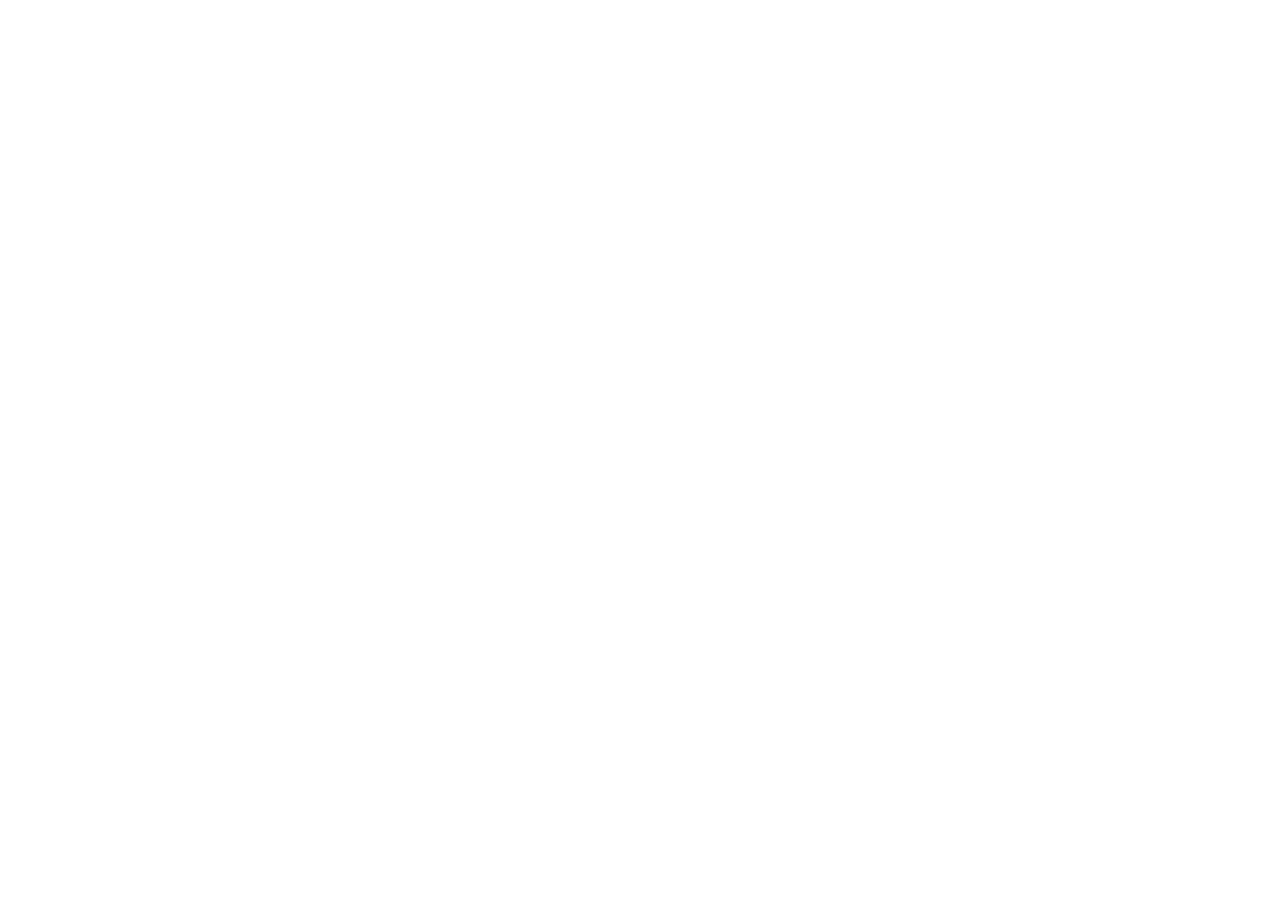
==== index.html @ db76065e "mi primer commit" ====
<!DOCTYPE html>
<html lang="es">
<head>
    <meta charset="UTF-8">
    <meta name="viewport" content="width=device-width, user-scalable=no, initial-scale=1.0">
    <title>Nnova</title>
    <link rel="stylesheet" href="styles.css">
</head>
<body>

    
    
</body>
</html>
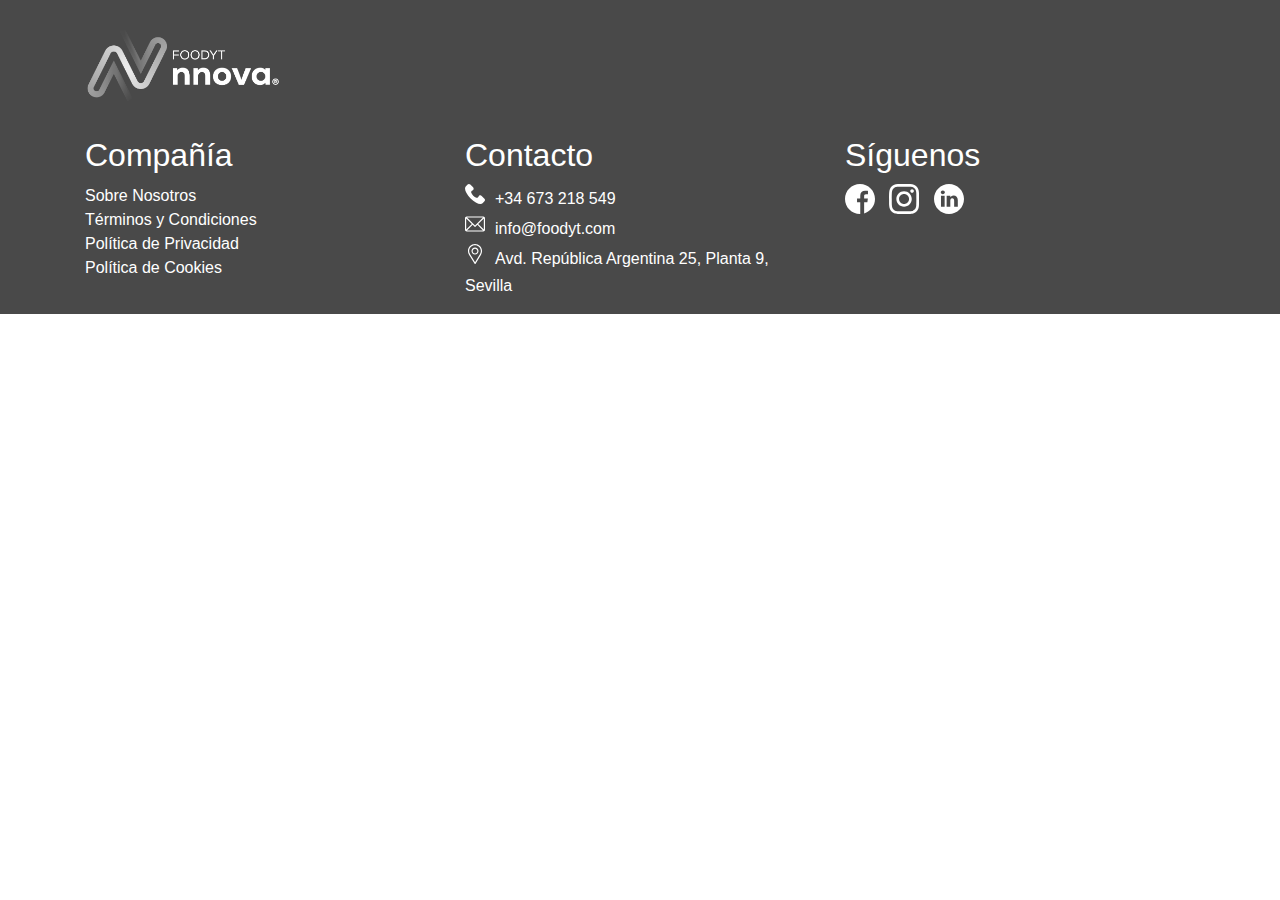
==== commit 834529d6: "Footer" ====
--- a/index.html
+++ b/index.html
@@ -3,12 +3,44 @@
 <head>
     <meta charset="UTF-8">
     <meta name="viewport" content="width=device-width, user-scalable=no, initial-scale=1.0">
-    <title>Nnova</title>
+    <title>Primera Página</title>
     <link rel="stylesheet" href="styles.css">
+    <link rel="stylesheet" href="https://stackpath.bootstrapcdn.com/bootstrap/4.5.2/css/bootstrap.min.css" integrity="sha384-JcKb8q3iqJ61gNV9KGb8thSsNjpSL0n8PARn9HuZOnIxN0hoP+VmmDGMN5t9UJ0Z" crossorigin="anonymous">
 </head>
 <body>
 
-    
-    
+ <!--Footer Section-->   
+   <footer class="footer-bck">
+       <div class="container">
+           <div class="row">
+               <div class="col-lg-12 col-sm-12 col-12 col-md-12 ">
+                 <a href="#"><img class="logo-footer" src="img/NNOVA_Logos-04.png" alt=""></a>
+               </div>
+               <div class="col-lg-4 col-xl-4 col-sm-12 col-12">
+                   <h2>Compañía</h1>
+                   <ul>
+                       <li><a href="">Sobre Nosotros</a></li>
+                       <li><a href="">Términos y Condiciones</a></li>
+                       <li><a href="">Política de Privacidad</a></li>
+                       <li><a href="">Política de Cookies</a></li>
+                   </ul>
+               </div>
+               <div class="col-lg-4 col-xl-4 col-sm-12 col-12">
+                <h2>Contacto</h1>
+                <ul>
+                    <li><img src="img/phone-call.svg" alt=""><a href="tel:+34 673 218 549">+34 673 218 549</a></li>
+                    <li><img src="img/email.svg" alt=""><a href="mailto:info@foodyt.com">info@foodyt.com</a></li>
+                    <li><img src="img/placeholder.svg" alt=""><a href="https://goo.gl/maps/Jy7CAwQvwAAh6BM3A" target="_blank">Avd. República Argentina 25, Planta 9, Sevilla</a></li>
+                </ul>
+                </div>  
+                <div class="col-lg-4 col-xl-4 col-sm-12 col-12">
+                    <h2>Síguenos</h1>
+                    <a href="https://www.facebook.com/Foodyt/" target="_blank"><img src="img/facebook.svg" alt=""></a>
+                    <a href="https://www.instagram.com/foodyt_es/?hl=es" target="_blank"><img src="img/instagram.svg" alt=""></a>
+                    <a href="https://www.linkedin.com/company/foodyt" target="_blank"><img src="img/linkedin.svg" alt=""></a>
+                </div>
+           </div>
+       </div>
+   </footer>
 </body>
 </html>--- a/styles.css
+++ b/styles.css
@@ -0,0 +1,47 @@
+/* Footer Style*/
+
+.footer-bck{
+    background-color: #494949;
+}
+
+/* Logo Footer*/
+.logo-footer{
+    max-width: 200px;
+    margin-bottom: 30px;
+    margin-top: 30px;
+}
+
+footer h2 {
+    color: white;
+    margin-bottom: 10px;
+}
+
+footer ul{
+    padding-left: 0%;
+}
+
+footer li a{
+    color: white;
+    margin-bottom: 10px;
+}
+
+footer li a:hover{
+    color: grey;
+    text-decoration: none;
+}
+
+footer li{
+    list-style:none
+}
+
+footer li img{
+    max-width: 20px;
+    margin-right: 10px;
+    margin-bottom: 10px;
+}
+
+footer a img{
+    max-width: 30px;
+    margin-right: 10px;
+    margin-bottom: 10px;
+}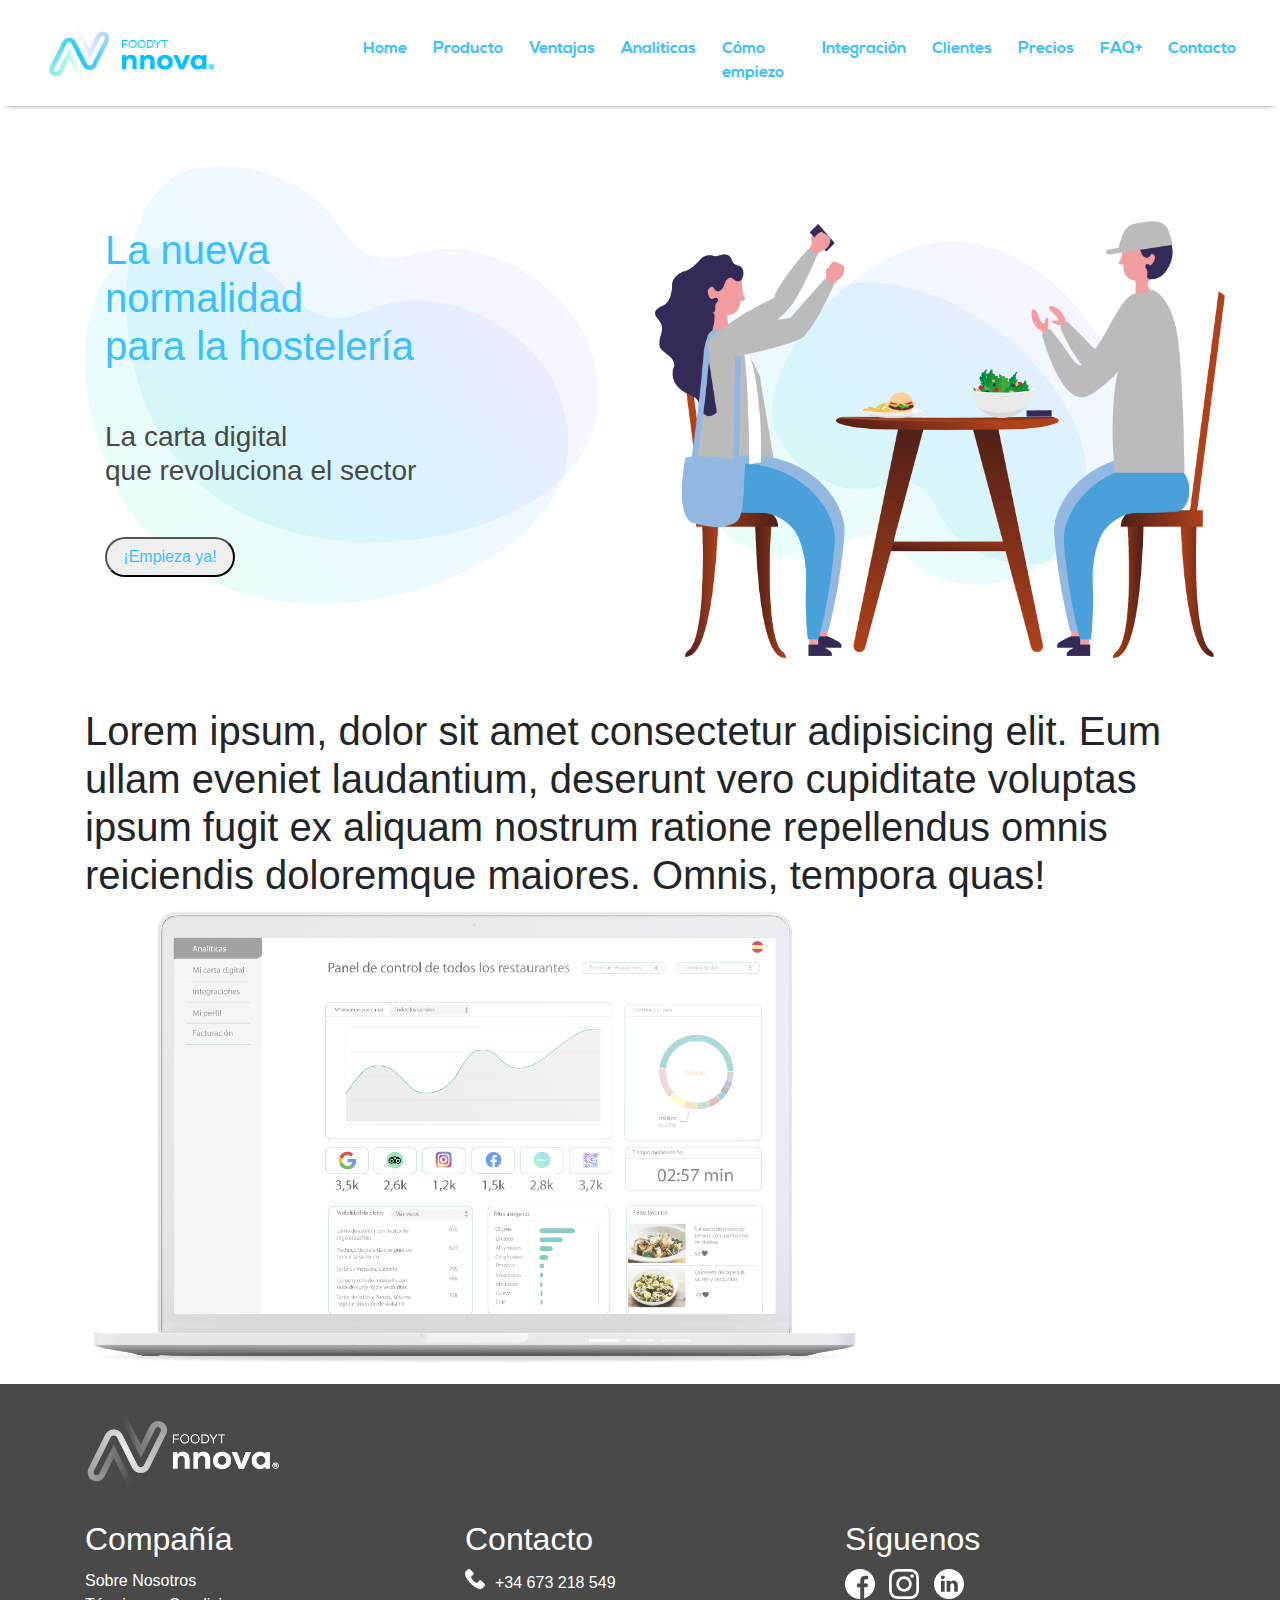
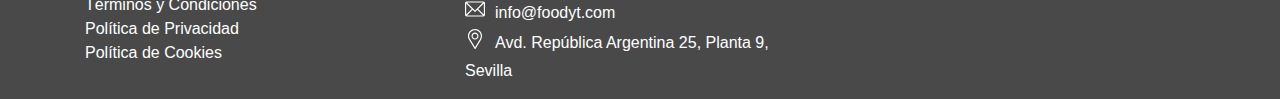
==== commit 0ae04aed: "Header,Carouselv1" ====
--- a/index.html
+++ b/index.html
@@ -1,46 +1,250 @@
-<!DOCTYPE html>
-<html lang="es">
-<head>
-    <meta charset="UTF-8">
-    <meta name="viewport" content="width=device-width, user-scalable=no, initial-scale=1.0">
-    <title>Primera Página</title>
-    <link rel="stylesheet" href="styles.css">
-    <link rel="stylesheet" href="https://stackpath.bootstrapcdn.com/bootstrap/4.5.2/css/bootstrap.min.css" integrity="sha384-JcKb8q3iqJ61gNV9KGb8thSsNjpSL0n8PARn9HuZOnIxN0hoP+VmmDGMN5t9UJ0Z" crossorigin="anonymous">
-</head>
-<body>
-
- <!--Footer Section-->   
-   <footer class="footer-bck">
-       <div class="container">
-           <div class="row">
-               <div class="col-lg-12 col-sm-12 col-12 col-md-12 ">
-                 <a href="#"><img class="logo-footer" src="img/NNOVA_Logos-04.png" alt=""></a>
-               </div>
-               <div class="col-lg-4 col-xl-4 col-sm-12 col-12">
-                   <h2>Compañía</h1>
-                   <ul>
-                       <li><a href="">Sobre Nosotros</a></li>
-                       <li><a href="">Términos y Condiciones</a></li>
-                       <li><a href="">Política de Privacidad</a></li>
-                       <li><a href="">Política de Cookies</a></li>
-                   </ul>
-               </div>
-               <div class="col-lg-4 col-xl-4 col-sm-12 col-12">
-                <h2>Contacto</h1>
-                <ul>
-                    <li><img src="img/phone-call.svg" alt=""><a href="tel:+34 673 218 549">+34 673 218 549</a></li>
-                    <li><img src="img/email.svg" alt=""><a href="mailto:info@foodyt.com">info@foodyt.com</a></li>
-                    <li><img src="img/placeholder.svg" alt=""><a href="https://goo.gl/maps/Jy7CAwQvwAAh6BM3A" target="_blank">Avd. República Argentina 25, Planta 9, Sevilla</a></li>
-                </ul>
-                </div>  
-                <div class="col-lg-4 col-xl-4 col-sm-12 col-12">
-                    <h2>Síguenos</h1>
-                    <a href="https://www.facebook.com/Foodyt/" target="_blank"><img src="img/facebook.svg" alt=""></a>
-                    <a href="https://www.instagram.com/foodyt_es/?hl=es" target="_blank"><img src="img/instagram.svg" alt=""></a>
-                    <a href="https://www.linkedin.com/company/foodyt" target="_blank"><img src="img/linkedin.svg" alt=""></a>
-                </div>
-           </div>
-       </div>
-   </footer>
-</body>
+<!DOCTYPE html>
+<html lang="es">
+
+<head>
+    <meta charset="UTF-8">
+    <meta name="viewport" content="width=device-width, user-scalable=no, initial-scale=1.0">
+    <title>Primera Página</title>
+    <link rel="stylesheet" href="styles.css">
+    <link rel="stylesheet" href="https://stackpath.bootstrapcdn.com/bootstrap/4.5.2/css/bootstrap.min.css"
+        integrity="sha384-JcKb8q3iqJ61gNV9KGb8thSsNjpSL0n8PARn9HuZOnIxN0hoP+VmmDGMN5t9UJ0Z" crossorigin="anonymous">
+</head>
+
+<body>
+    <div class="container-fluid">
+    <div class="row">
+        <header class="col-md-12 shadow-bottom">
+            <nav class="navbar navbar-expand-lg navbar-light bg-white">
+                <a class="navbar-brand col-md-2" href="#">
+                    <img class="logo-nnova-lateral" src="img/logo-nnova-lateral.png" alt="Logo Foodyt Nnova">
+                </a>
+                <button class="navbar-toggler" type="button" data-toggle="collapse"
+                    data-target="#navbarSupportedContent" aria-controls="navbarSupportedContent" aria-expanded="false"
+                    aria-label="Toggle navigation">
+                    <span class="navbar-toggler-icon"></span>
+                </button>
+                <div id="navbar-header" class="collapse navbar-collapse" id="navbarSupportedContent">
+                    <ul class="navbar-nav mt-3">
+                        <li class="nav-item active">
+                            <a class="nav-link element" href="#">Home <span class="sr-only">(current)</span></a>
+                        </li>
+                        <li class="nav-item">
+                            <a class="nav-link element" href="#">Producto</a>
+                        </li>
+                        <li class="nav-item">
+                            <a class="nav-link element" href="#">Ventajas</a>
+                        </li>
+                        <li class="nav-item">
+                            <a class="nav-link element" href="#">Analíticas</a>
+                        </li>
+                        <li class="nav-item">
+                            <a class="nav-link element" href="#">Cómo empiezo</a>
+                        </li>
+                        <li class="nav-item">
+                            <a class="nav-link element" href="#">Integración</a>
+                        </li>
+                        <li class="nav-item">
+                            <a class="nav-link element" href="#">Clientes</a>
+                        </li>
+                        <li class="nav-item">
+                            <a class="nav-link element" href="#">Precios</a>
+                        </li>
+                        <li class="nav-item">
+                            <a class="nav-link element" href="#">FAQ+</a>
+                        </li>
+                        <li class="nav-item">
+                            <a class="nav-link element" href="#">Contacto</a>
+                        </li>
+                    </ul>
+                </div>
+            </nav>
+        </header>
+    </div>
+</div>
+    <!--Welcome Section-->
+    <section class="wlc-sct">
+        <div class="container">
+            <div class="row">
+                <div class="col-lg-6 col-sm-12 col-12 col-md-12 wlc-left">
+                    <img src="img/manchas.png" class="img-wlc-left">
+                    <h1 class="h1-wlc" style="margin-left: 20px;">La nueva <br>normalidad <br>para la hostelería</h1>
+                    <h3 class="h3-wlc" style="margin-left: 20px;">La carta digital <br>que revoluciona el sector</h3>
+    
+                    <button class="btn-wlc" style="margin-left: 20px;">¡Empieza ya!</button>
+                </div>
+                
+                <div class="col-lg-6 col-sm-12 col-12 col-md-12" style="position: relative;">  
+                    <a id="link" href=""></a><img src="" id="imagen" style="position: absolute; top: 5px"></a>
+    
+                </div>
+            </div>
+    
+        </div>
+    </section>
+
+    <!-- 2nd Section -->
+
+    <section class="second-sct">
+
+        <div class="container">
+
+            <div class="row">
+
+                <div class="col-lg-12 col-sm-12 col-12 col-md-12">
+                    <h1>Lorem ipsum, dolor sit amet consectetur adipisicing elit. Eum ullam eveniet laudantium, deserunt
+                        vero cupiditate voluptas ipsum fugit ex aliquam nostrum ratione repellendus omnis reiciendis
+                        doloremque maiores. Omnis, tempora quas!</h1>
+                </div>
+
+                <div class="col-lg-12 col-sm-12 col-12 col-md-12">
+                    <img class="pc-second-section" src="img/pc.png" alt="">
+
+                    <div id="slider" class="carousel slide mb-3" data-ride="carousel">
+
+                        <ol class="carousel-indicators">
+                            <li data-target="#slider" data-slide-to="0" class="active"></li>
+                            <li data-target="#slider" data-slide-to="1"></li>
+                            <li data-target="#slider" data-slide-to="2"></li>
+                        </ol>
+    
+                        <div class="carousel-inner">
+    
+                            <div class="carousel-item active">
+                                <img class="d-block w-100" src="https://via.placeholder.com/900x350?text=PRIMERA" alt="">
+                                <div class="carousel-caption d-none d-md-block">
+                                    <h5>Primera foto</h5>
+                                    <p>Práctica con slider</p>
+                                </div>
+                            </div>
+    
+                            <div class="carousel-item">
+                                <img class="d-block w-100" src="https://via.placeholder.com/900x350?text=SEGUNDA" alt="">
+                                <div class="carousel-caption d-none d-md-block">
+                                    <h5>Segunda foto</h5>
+                                    <p>Práctica con slider</p>
+                                </div>
+                            </div>
+    
+                            <div class="carousel-item">
+                                <img class="d-block w-100" src="https://via.placeholder.com/900x350?text=TERCERA" alt="">
+                                <div class="carousel-caption d-none d-md-block">
+                                    <h5>Tercera foto</h5>
+                                    <p>Práctica con slider</p>
+                                </div>
+                            </div>
+    
+                        </div>
+    
+                        <a class="carousel-control-prev" href="#slider" role="button" data-slide="prev">
+                            <span class="carousel-control-prev-icon"></span>
+                            <span class="sr-only">Anterior</span>
+                        </a>
+    
+                        <a class="carousel-control-next" href="#slider" role="button" data-slide="next">
+                            <span class="carousel-control-next-icon"></span>
+                            <span class="sr-only">Siguiente</span>
+                        </a>
+                    </div>
+    
+                </div>
+
+            </div>
+
+        </div>
+
+    </section>
+
+    <!--Footer Section-->
+    <footer class="footer-bck">
+        <div class="container">
+            <div class="row">
+                <div class="col-lg-12 col-sm-12 col-12 col-md-12 ">
+                    <a href="#"><img class="logo-footer" src="img/NNOVA_Logos-04.png" alt=""></a>
+                </div>
+                <div class="col-lg-4 col-xl-4 col-sm-12 col-12">
+                    <h2>Compañía</h1>
+                        <ul>
+                            <li><a href="">Sobre Nosotros</a></li>
+                            <li><a href="">Términos y Condiciones</a></li>
+                            <li><a href="">Política de Privacidad</a></li>
+                            <li><a href="">Política de Cookies</a></li>
+                        </ul>
+                </div>
+                <div class="col-lg-4 col-xl-4 col-sm-12 col-12">
+                    <h2>Contacto</h1>
+                        <ul>
+                            <li><img src="img/phone-call.svg" alt=""><a href="tel:+34 673 218 549">+34 673 218 549</a>
+                            </li>
+                            <li><img src="img/email.svg" alt=""><a href="mailto:info@foodyt.com">info@foodyt.com</a>
+                            </li>
+                            <li><img src="img/placeholder.svg" alt=""><a href="https://goo.gl/maps/Jy7CAwQvwAAh6BM3A"
+                                    target="_blank">Avd. República Argentina 25, Planta 9, Sevilla</a></li>
+                        </ul>
+                </div>
+                <div class="col-lg-4 col-xl-4 col-sm-12 col-12">
+                    <h2>Síguenos</h1>
+                        <a href="https://www.facebook.com/Foodyt/" target="_blank"><img src="img/facebook.svg"
+                                alt=""></a>
+                        <a href="https://www.instagram.com/foodyt_es/?hl=es" target="_blank"><img
+                                src="img/instagram.svg" alt=""></a>
+                        <a href="https://www.linkedin.com/company/foodyt" target="_blank"><img src="img/linkedin.svg"
+                                alt=""></a>
+                </div>
+            </div>
+        </div>
+    </footer>
+
+
+
+    <script type="text/javascript" src="jquery/jquery-3.5.1.min.js"></script>
+    <script type="text/javascript" src="jquery/popper.min.js"></script>
+    <script type="text/javascript" src="bootstrap/js/bootstrap.min.js"></script>
+
+    <script>
+        $(document).ready(function () {
+            $(".carousel").carousel({
+                interval: 2000
+            });
+
+            $(".btn-tool").tooltip();
+
+            $(".btn-pop").popover();
+        });
+    </script>
+
+    <script>
+        /**
+         * Array con las imagenes y enlaces que se iran mostrando en la web
+         */
+        var imagenes = new Array(
+
+            ['img/ilustracion-1.png', '#'],
+            ['img/ilustracion-2.png', '#'],
+
+        );
+        var contador = 0;
+
+        /**
+         * Funcion para cambiar la imagen y link
+         */
+        function rotarImagenes() {
+            // cambiamos la imagen y la url
+            contador++
+            document.getElementById("imagen").src = imagenes[contador % imagenes.length][0];
+            document.getElementById("link").href = imagenes[contador % imagenes.length][1];
+        }
+
+        /**
+         * Función que se ejecuta una vez cargada la página
+         */
+        onload = function () {
+            // Cargamos una imagen
+            rotarImagenes();
+
+            // Indicamos que cada 5 segundos cambie la imagen
+            setInterval(rotarImagenes, 1500);
+        }
+    </script>
+</body>
+
 </html>--- a/styles.css
+++ b/styles.css
@@ -1,47 +1,143 @@
-/* Footer Style*/
-
-.footer-bck{
-    background-color: #494949;
-}
-
-/* Logo Footer*/
-.logo-footer{
-    max-width: 200px;
-    margin-bottom: 30px;
-    margin-top: 30px;
-}
-
-footer h2 {
-    color: white;
-    margin-bottom: 10px;
-}
-
-footer ul{
-    padding-left: 0%;
-}
-
-footer li a{
-    color: white;
-    margin-bottom: 10px;
-}
-
-footer li a:hover{
-    color: grey;
-    text-decoration: none;
-}
-
-footer li{
-    list-style:none
-}
-
-footer li img{
-    max-width: 20px;
-    margin-right: 10px;
-    margin-bottom: 10px;
-}
-
-footer a img{
-    max-width: 30px;
-    margin-right: 10px;
-    margin-bottom: 10px;
+@font-face{
+    font-family: NexaLight;
+    src: url(fonts/Nexa\ Light.otf);
+}
+@font-face{
+    font-family: NexaBold;
+    src: url(fonts/Nexa\ Bold.otf);
+}
+.shadow-bottom{
+    -webkit-box-shadow: 0 4px 6px -6px #222;
+            -moz-box-shadow: 0 4px 6px -6px #222;
+            box-shadow: 0 4px 6px -6px #222;
+}
+.element{
+    color: #3AC0FF !important; 
+    font-family: NexaBold;
+}
+.logo-nnova-lateral{
+    width: 100%;
+    height: 100%;
+}
+#navbar-header ul{
+    margin-left: 10% !important;
+}
+#navbar-header ul li{
+    margin: 5px;
+}
+#navbar-header ul li a:hover{
+    color: #CCCCCC !important;            
+    transform: scale(1.2, 1.2);
+}
+
+/*Welcome section*/
+
+.wlc-sct{
+    margin-top: 110px;
+    margin-bottom: 130px;
+}
+
+.wlc-left{
+    position: relative;
+    margin-top: 10px;
+}
+
+.img-wlc-left{
+    position: absolute;
+    width: 90%;
+    margin-top: -60px;
+    z-index: -1;
+}
+
+/* style="position: absolute; bottom: 50px; width: 90%;" */
+
+.h1-wlc{
+    color:#3ac0ff;
+    margin-bottom: 50px;
+    z-index: 1;
+}
+
+.h3-wlc{
+    color: #494949;
+    margin-bottom: 50px;
+    z-index: 2;
+
+}
+
+.btn-wlc{
+    border-radius: 20px;
+    color:#3ac0ff ;
+    width: 130px;
+    height: 40px;
+    z-index: 3;
+}
+
+section .wlc-sct{
+    position: relative;
+}
+
+#imagen{
+   position: absolute;
+   width: 100%;
+   bottom: 0px;
+   z-index: -1;
+}
+
+/* 2nd Section Style */
+
+.second-section{
+    margin-top: 50px;
+    margin-bottom: 50px;
+}
+
+.pc-second-section{
+    width: 70%;
+}
+
+/* Footer Style*/
+
+.footer-bck{
+    background-color: #494949;
+}
+
+/* Logo Footer*/
+.logo-footer{
+    max-width: 200px;
+    margin-bottom: 30px;
+    margin-top: 30px;
+}
+
+footer h2 {
+    color: white;
+    margin-bottom: 10px;
+}
+
+footer ul{
+    padding-left: 0%;
+}
+
+footer li a{
+    color: white;
+    margin-bottom: 10px;
+}
+
+footer li a:hover{
+    color: grey;
+    text-decoration: none;
+}
+
+footer li{
+    list-style:none
+}
+
+footer li img{
+    max-width: 20px;
+    margin-right: 10px;
+    margin-bottom: 10px;
+}
+
+footer a img{
+    max-width: 30px;
+    margin-right: 10px;
+    margin-bottom: 10px;
 }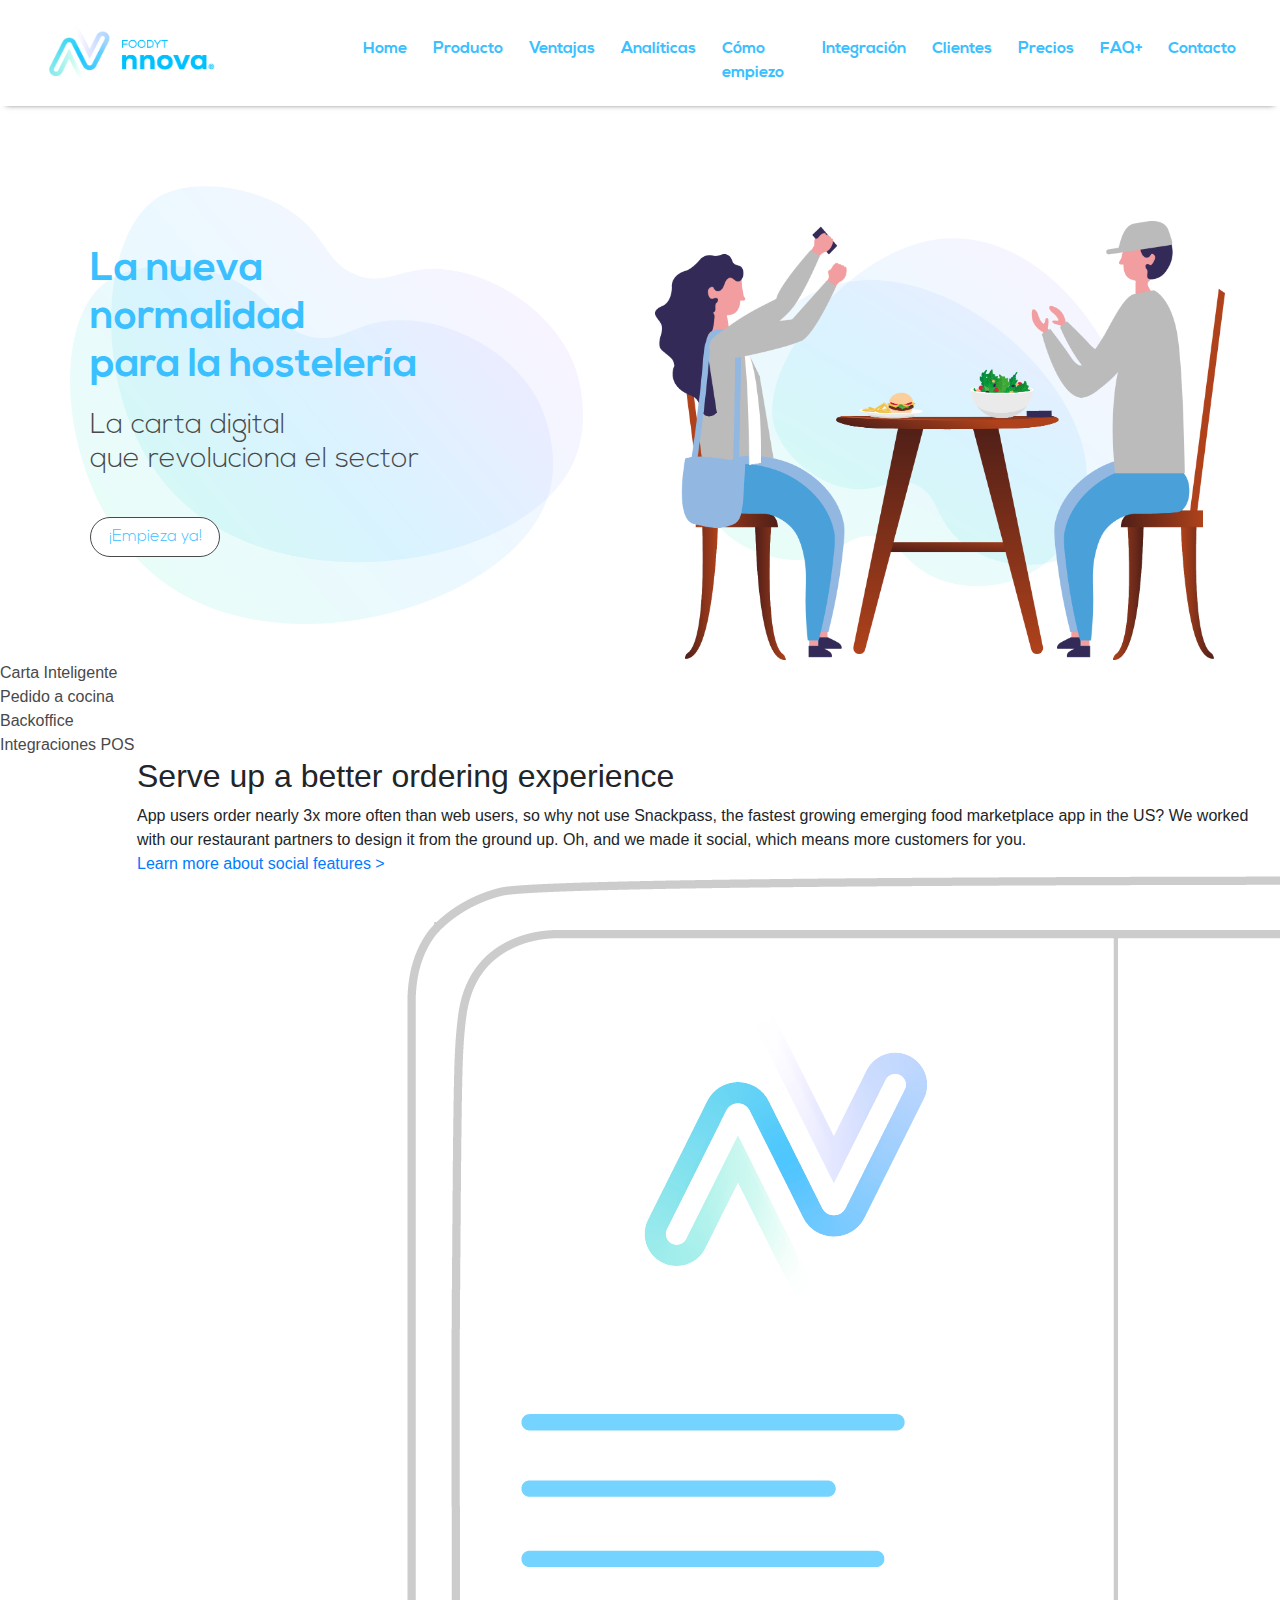
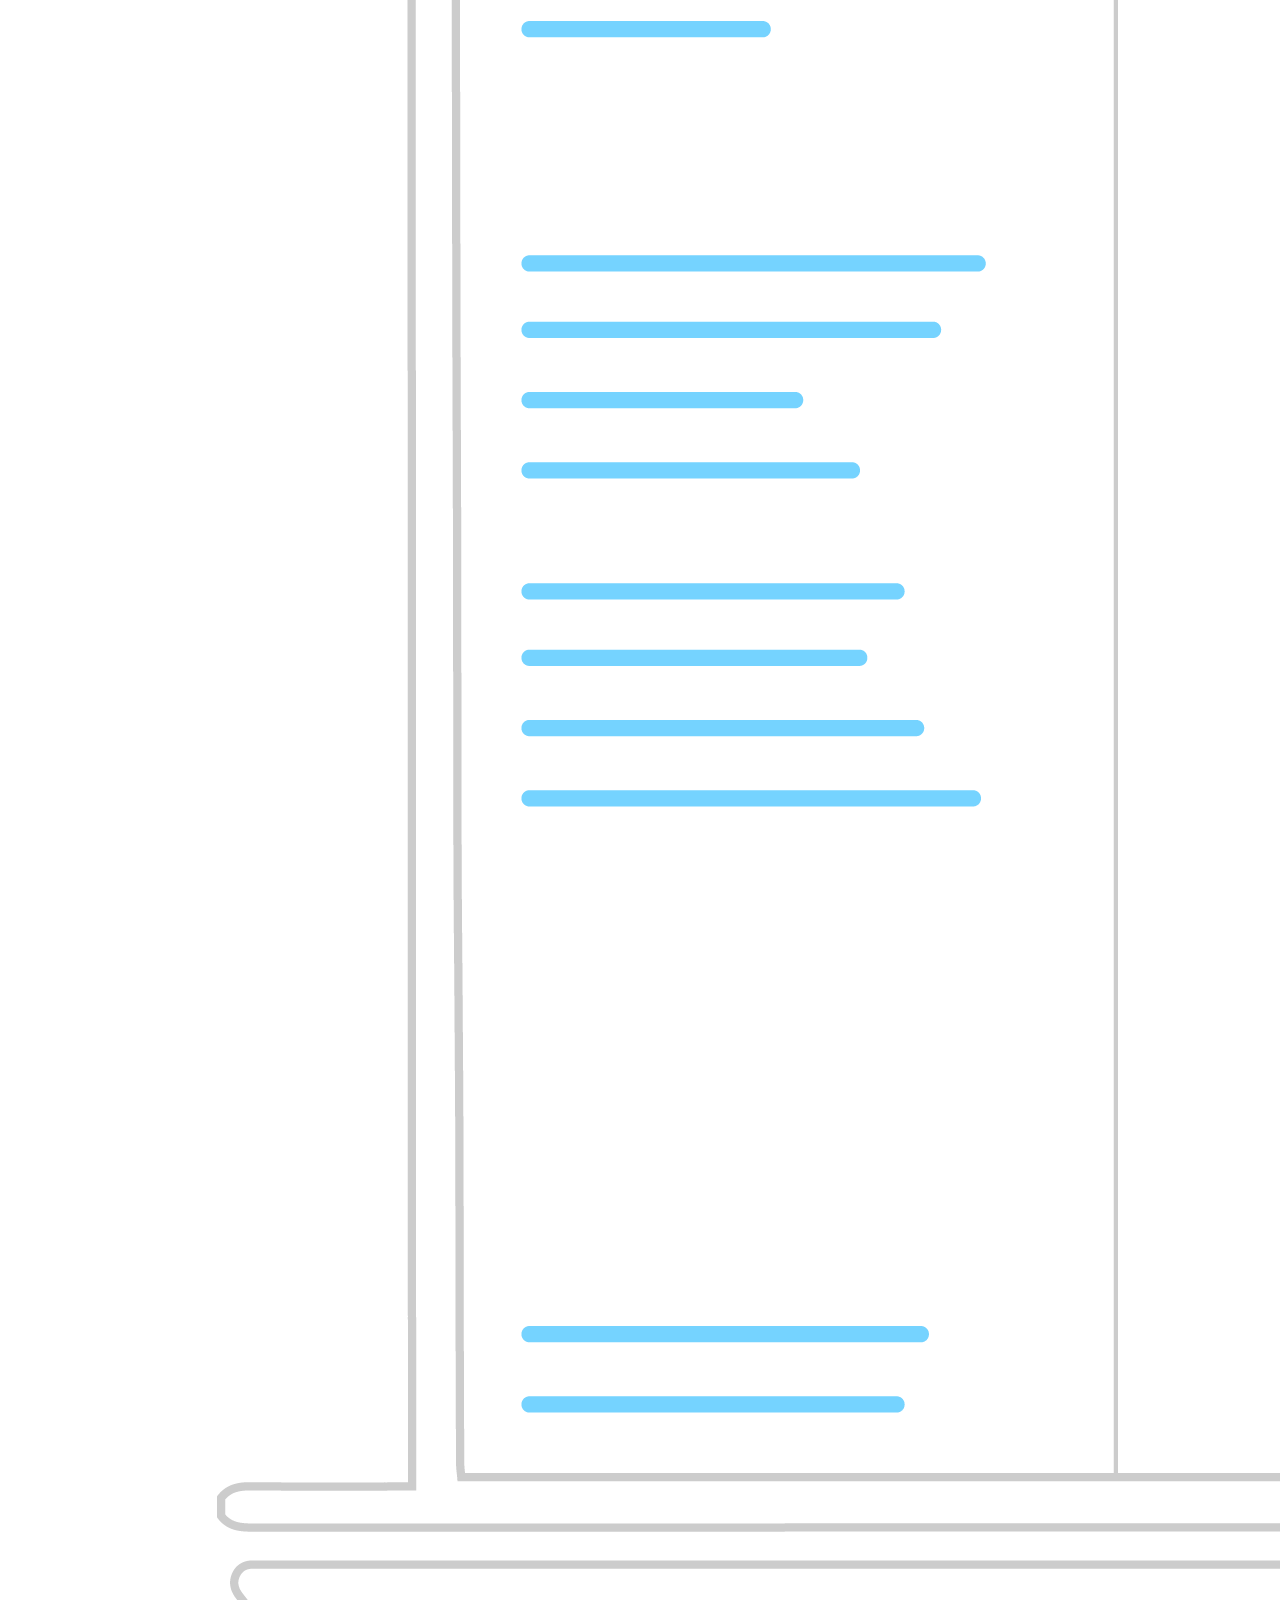
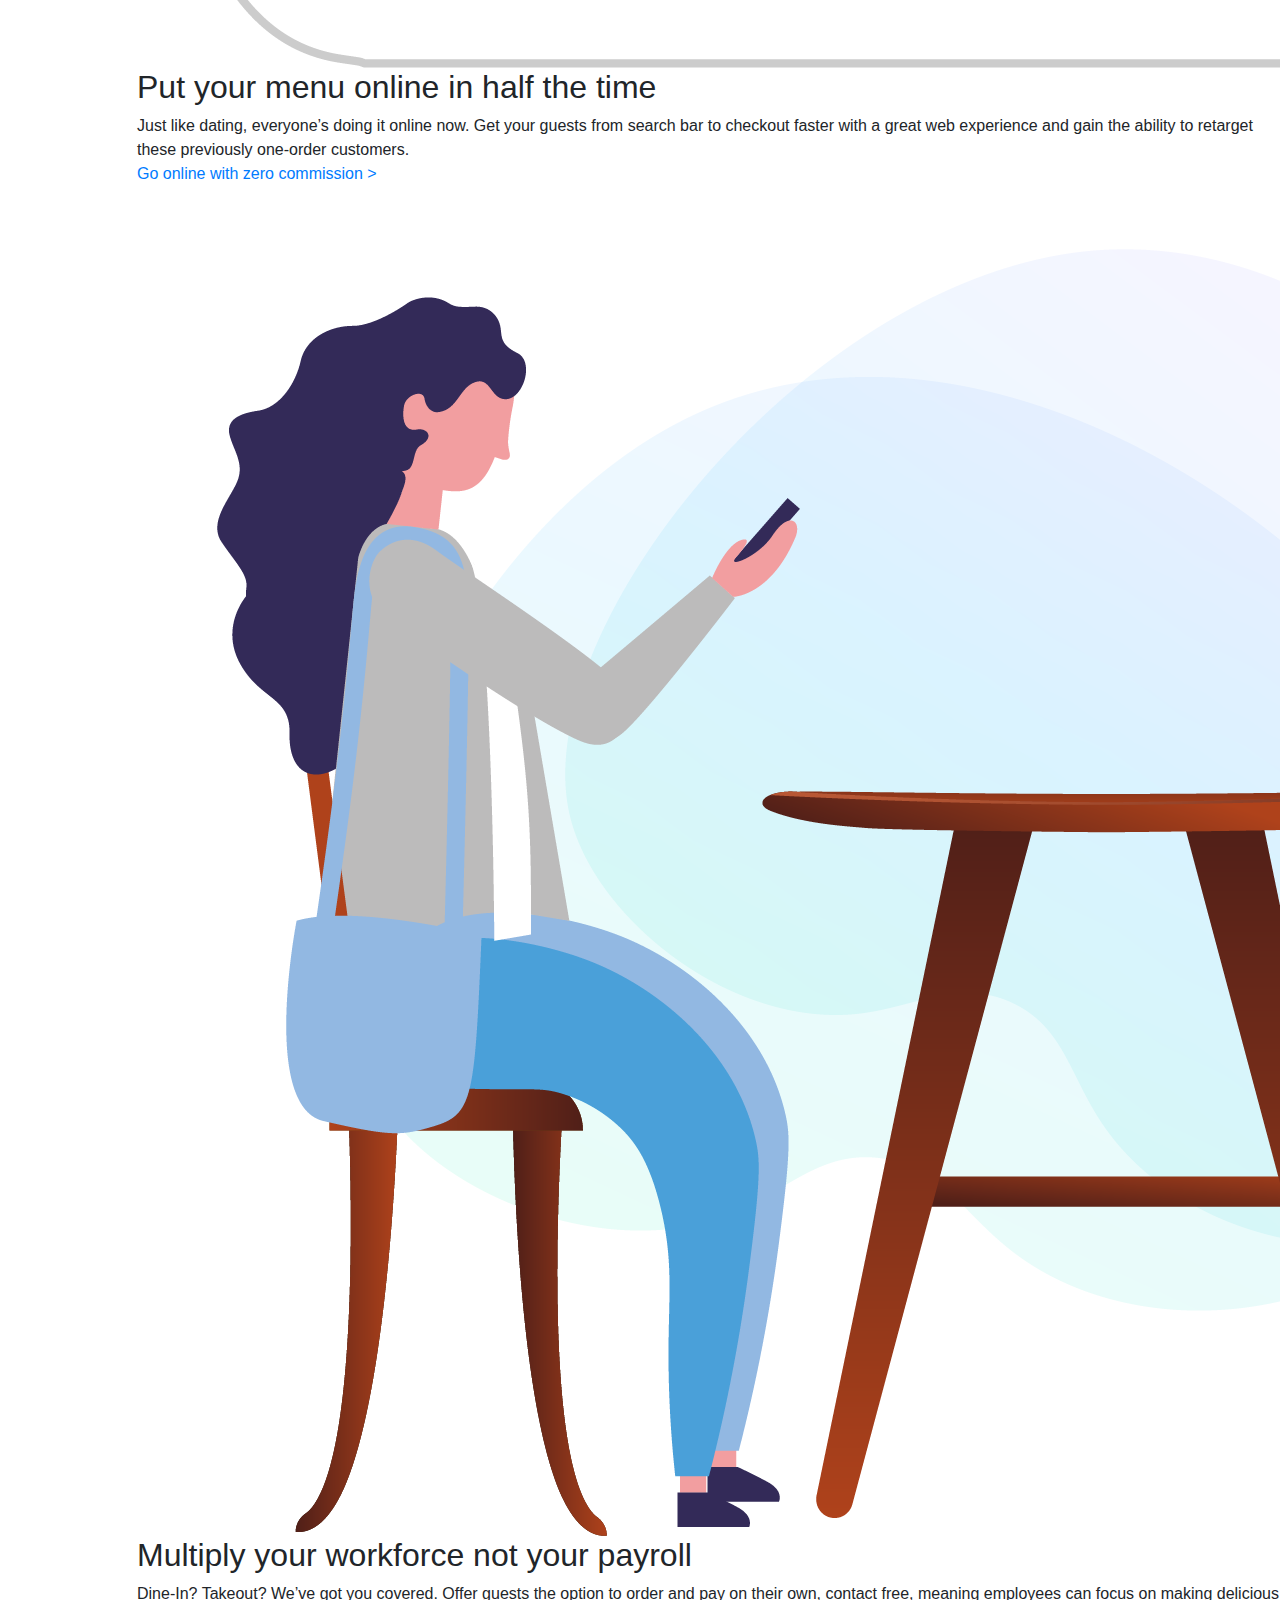
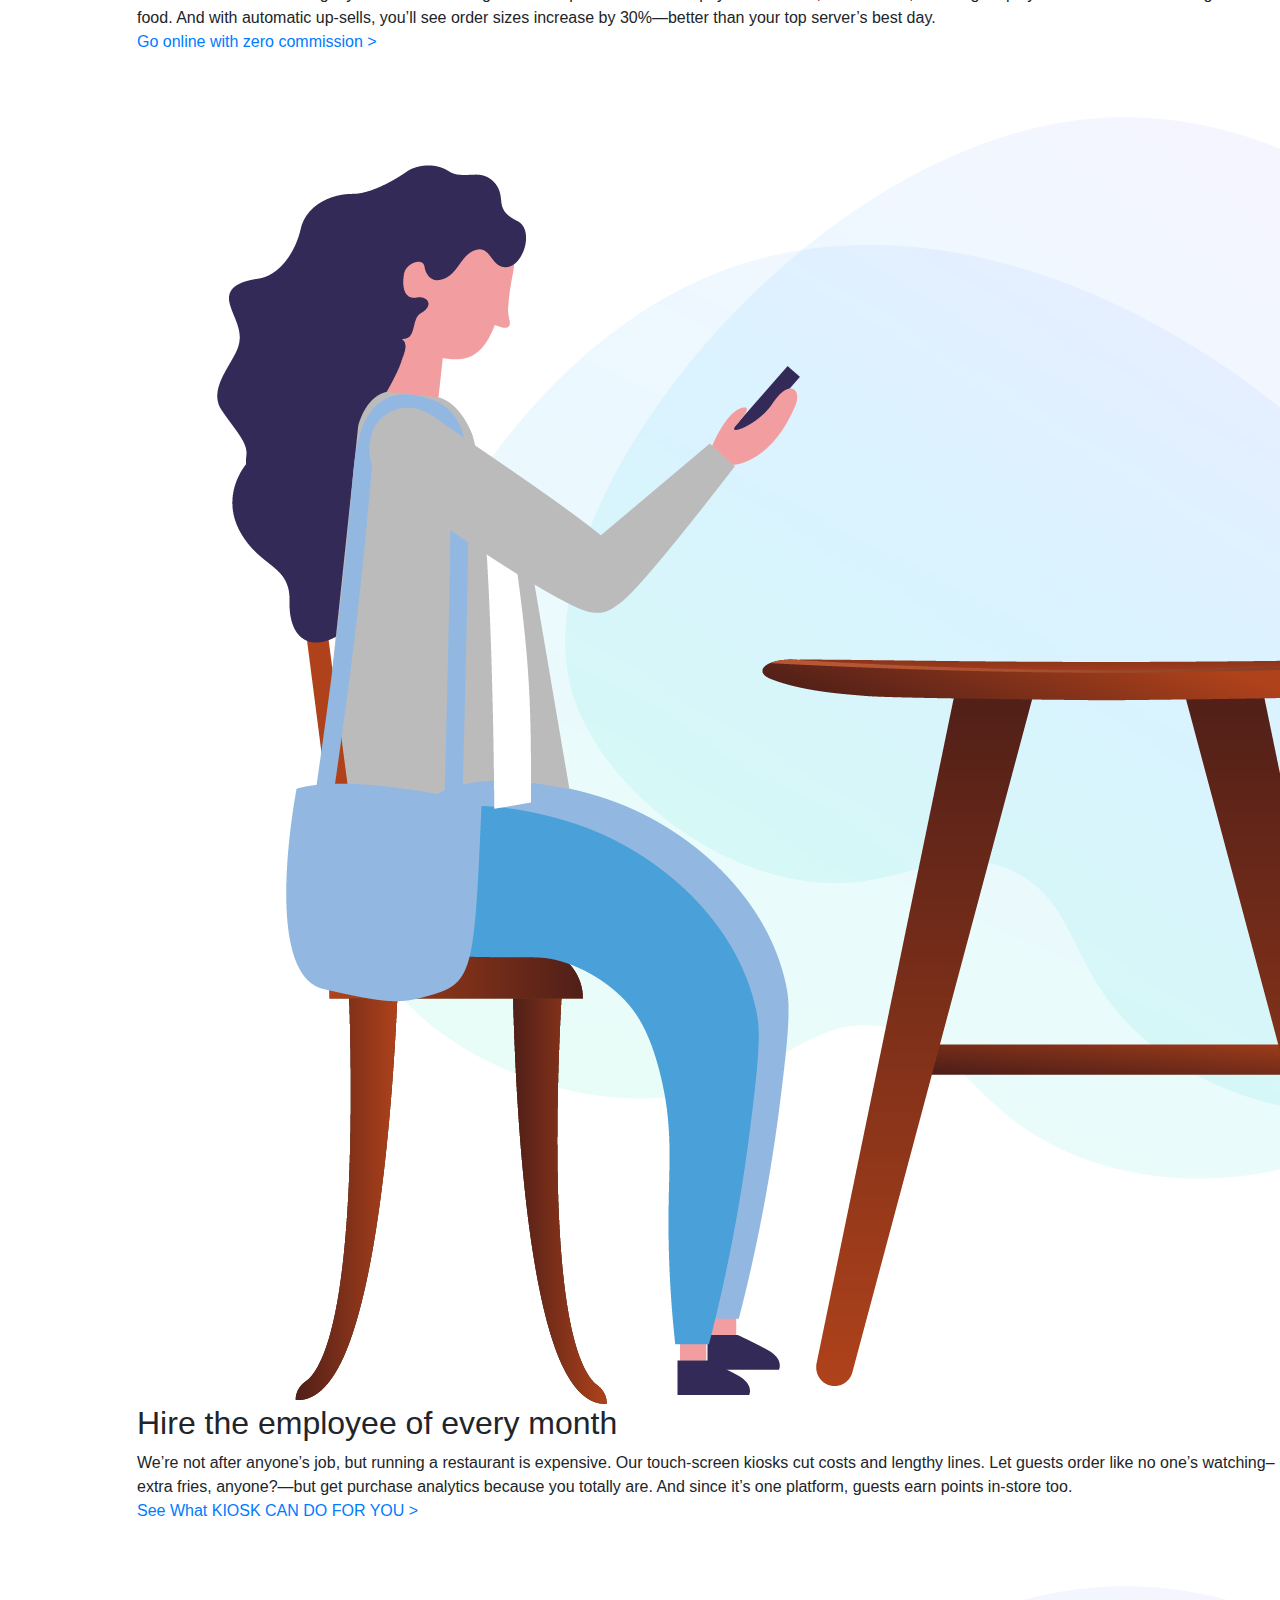
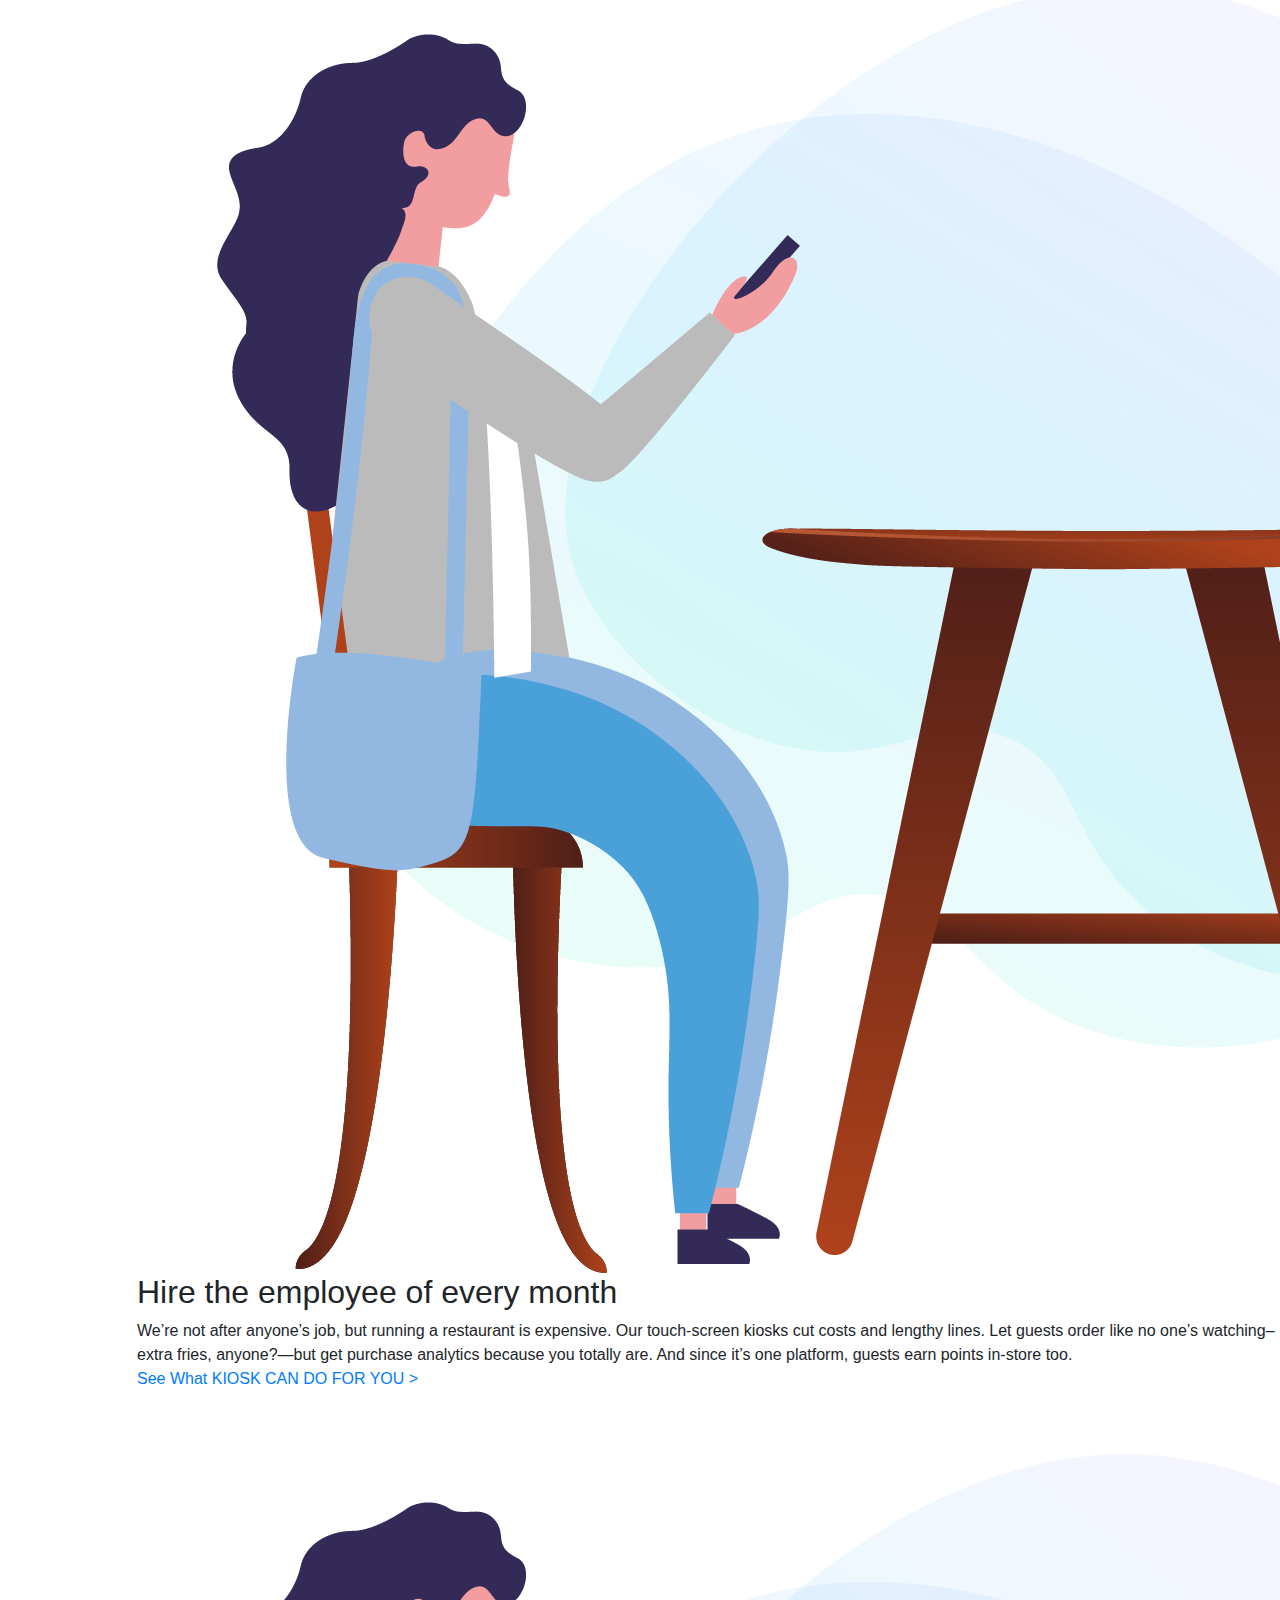
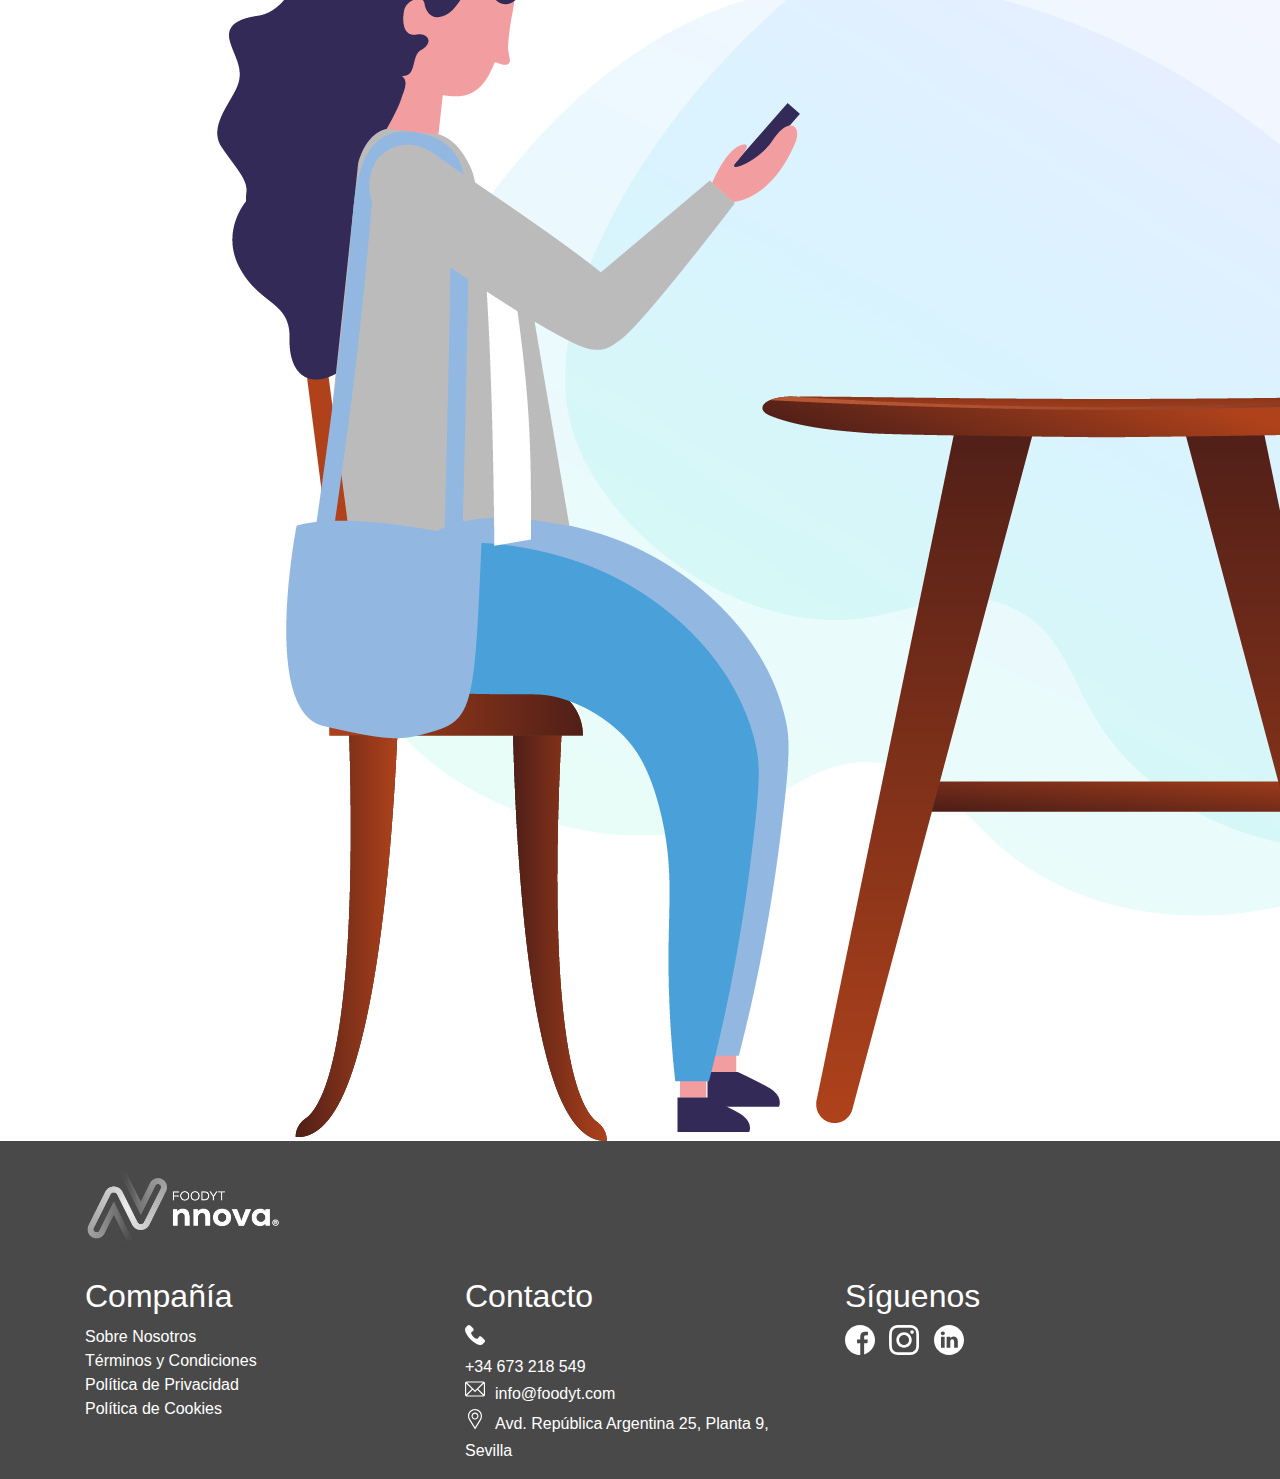
==== commit b796f48b: "seccion funcionalidades" ====
--- a/index.html
+++ b/index.html
@@ -8,59 +8,65 @@
     <link rel="stylesheet" href="styles.css">
     <link rel="stylesheet" href="https://stackpath.bootstrapcdn.com/bootstrap/4.5.2/css/bootstrap.min.css"
         integrity="sha384-JcKb8q3iqJ61gNV9KGb8thSsNjpSL0n8PARn9HuZOnIxN0hoP+VmmDGMN5t9UJ0Z" crossorigin="anonymous">
+
+    <link href="https://uploads-ssl.webflow.com/5e0fb20bfa040a4cb1a18326/css/wedge-product-landing-page.webflow.afa29505c.css"
+        rel="stylesheet" type="text/css"/>
 </head>
 
 <body>
+
     <div class="container-fluid">
-    <div class="row">
-        <header class="col-md-12 shadow-bottom">
-            <nav class="navbar navbar-expand-lg navbar-light bg-white">
-                <a class="navbar-brand col-md-2" href="#">
-                    <img class="logo-nnova-lateral" src="img/logo-nnova-lateral.png" alt="Logo Foodyt Nnova">
-                </a>
-                <button class="navbar-toggler" type="button" data-toggle="collapse"
-                    data-target="#navbarSupportedContent" aria-controls="navbarSupportedContent" aria-expanded="false"
-                    aria-label="Toggle navigation">
-                    <span class="navbar-toggler-icon"></span>
-                </button>
-                <div id="navbar-header" class="collapse navbar-collapse" id="navbarSupportedContent">
-                    <ul class="navbar-nav mt-3">
-                        <li class="nav-item active">
-                            <a class="nav-link element" href="#">Home <span class="sr-only">(current)</span></a>
-                        </li>
-                        <li class="nav-item">
-                            <a class="nav-link element" href="#">Producto</a>
-                        </li>
-                        <li class="nav-item">
-                            <a class="nav-link element" href="#">Ventajas</a>
-                        </li>
-                        <li class="nav-item">
-                            <a class="nav-link element" href="#">Analíticas</a>
-                        </li>
-                        <li class="nav-item">
-                            <a class="nav-link element" href="#">Cómo empiezo</a>
-                        </li>
-                        <li class="nav-item">
-                            <a class="nav-link element" href="#">Integración</a>
-                        </li>
-                        <li class="nav-item">
-                            <a class="nav-link element" href="#">Clientes</a>
-                        </li>
-                        <li class="nav-item">
-                            <a class="nav-link element" href="#">Precios</a>
-                        </li>
-                        <li class="nav-item">
-                            <a class="nav-link element" href="#">FAQ+</a>
-                        </li>
-                        <li class="nav-item">
-                            <a class="nav-link element" href="#">Contacto</a>
-                        </li>
-                    </ul>
-                </div>
-            </nav>
-        </header>
+        <div class="row">
+            <header class="col-md-12 shadow-bottom">
+                <nav class="navbar navbar-expand-lg navbar-light bg-white">
+                    <a class="navbar-brand col-md-2" href="#">
+                        <img class="logo-nnova-lateral" src="img/logo-nnova-lateral.png" alt="Logo Foodyt Nnova">
+                    </a>
+                    <button class="navbar-toggler" type="button" data-toggle="collapse"
+                        data-target="#navbarSupportedContent" aria-controls="navbarSupportedContent"
+                        aria-expanded="false" aria-label="Toggle navigation">
+                        <span class="navbar-toggler-icon"></span>
+                    </button>
+                    <div class="collapse navbar-collapse navbar-header" id="navbarSupportedContent">
+                        <ul class="navbar-nav mt-3">
+                            <li class="nav-item active">
+                                <a class="nav-link element" href="#">Home <span class="sr-only">(current)</span></a>
+                            </li>
+                            <li class="nav-item">
+                                <a class="nav-link element" href="#">Producto</a>
+                            </li>
+                            <li class="nav-item">
+                                <a class="nav-link element" href="#">Ventajas</a>
+                            </li>
+                            <li class="nav-item">
+                                <a class="nav-link element" href="#">Analíticas</a>
+                            </li>
+                            <li class="nav-item">
+                                <a class="nav-link element" href="#">Cómo empiezo</a>
+                            </li>
+                            <li class="nav-item">
+                                <a class="nav-link element" href="#">Integración</a>
+                            </li>
+                            <li class="nav-item">
+                                <a class="nav-link element" href="#">Clientes</a>
+                            </li>
+                            <li class="nav-item">
+                                <a class="nav-link element" href="#">Precios</a>
+                            </li>
+                            <li class="nav-item">
+                                <a class="nav-link element" href="#">FAQ+</a>
+                            </li>
+                            <li class="nav-item">
+                                <a class="nav-link element" href="#">Contacto</a>
+                            </li>
+                        </ul>
+                    </div>
+                </nav>
+            </header>
+        </div>
     </div>
-</div>
+
+
     <!--Welcome Section-->
     <section class="wlc-sct">
         <div class="container">
@@ -69,90 +75,198 @@
                     <img src="img/manchas.png" class="img-wlc-left">
                     <h1 class="h1-wlc" style="margin-left: 20px;">La nueva <br>normalidad <br>para la hostelería</h1>
                     <h3 class="h3-wlc" style="margin-left: 20px;">La carta digital <br>que revoluciona el sector</h3>
-    
+
                     <button class="btn-wlc" style="margin-left: 20px;">¡Empieza ya!</button>
                 </div>
-                
-                <div class="col-lg-6 col-sm-12 col-12 col-md-12" style="position: relative;">  
-                    <a id="link" href=""></a><img src="" id="imagen" style="position: absolute; top: 5px"></a>
-    
-                </div>
-            </div>
-    
+
+                <div class="col-lg-6 col-sm-12 col-12 col-md-12 wlc-right" style="position: relative;">
+                    <a id="link" href="#"></a>
+                    <img id="imagen" style="position: absolute; top: 5px">
+
+                </div>
+            </div>
+
         </div>
     </section>
 
     <!-- 2nd Section -->
 
-    <section class="second-sct">
+    <!-- <section class="second-sct">
 
         <div class="container">
 
             <div class="row">
 
                 <div class="col-lg-12 col-sm-12 col-12 col-md-12">
-                    <h1>Lorem ipsum, dolor sit amet consectetur adipisicing elit. Eum ullam eveniet laudantium, deserunt
+                    <h1 class="h1-second-sct">Lorem ipsum, dolor sit amet consectetur adipisicing elit. Eum ullam eveniet laudantium, deserunt
                         vero cupiditate voluptas ipsum fugit ex aliquam nostrum ratione repellendus omnis reiciendis
                         doloremque maiores. Omnis, tempora quas!</h1>
                 </div>
 
                 <div class="col-lg-12 col-sm-12 col-12 col-md-12">
-                    <img class="pc-second-section" src="img/pc.png" alt="">
-
-                    <div id="slider" class="carousel slide mb-3" data-ride="carousel">
-
-                        <ol class="carousel-indicators">
-                            <li data-target="#slider" data-slide-to="0" class="active"></li>
-                            <li data-target="#slider" data-slide-to="1"></li>
-                            <li data-target="#slider" data-slide-to="2"></li>
-                        </ol>
-    
-                        <div class="carousel-inner">
-    
-                            <div class="carousel-item active">
-                                <img class="d-block w-100" src="https://via.placeholder.com/900x350?text=PRIMERA" alt="">
-                                <div class="carousel-caption d-none d-md-block">
-                                    <h5>Primera foto</h5>
-                                    <p>Práctica con slider</p>
-                                </div>
+
+                    <div id="slider" class="carousel slide" data-ride="carousel">
+                        <div class="carousel-inner"
+                            style="position: relative; min-height: 550px; margin-top: 50px; margin-bottom: 50px;">
+                            <div class="carousel-item active carousel-moviles">
+                                <img class="d-block w-25" style="position: absolute;z-index: 99;" src="img/MOVIL-QR.png"
+                                    alt="">
                             </div>
-    
-                            <div class="carousel-item">
-                                <img class="d-block w-100" src="https://via.placeholder.com/900x350?text=SEGUNDA" alt="">
-                                <div class="carousel-caption d-none d-md-block">
-                                    <h5>Segunda foto</h5>
-                                    <p>Práctica con slider</p>
-                                </div>
+
+                            <div class="carousel-item carousel-moviles">
+                                <img class="d-block w-25" style="position: absolute;z-index: 99;" src="img/CARTA.png"
+                                    alt="">
                             </div>
-    
-                            <div class="carousel-item">
-                                <img class="d-block w-100" src="https://via.placeholder.com/900x350?text=TERCERA" alt="">
-                                <div class="carousel-caption d-none d-md-block">
-                                    <h5>Tercera foto</h5>
-                                    <p>Práctica con slider</p>
-                                </div>
+
+                            <div class="carousel-item carousel-moviles">
+                                <img class="d-block w-25" style="position: absolute;z-index: 99;" src="img/PLATO.png"
+                                    alt="">
                             </div>
-    
+
+                            <img style="position: absolute;z-index: 1;" class="d-block pc-second-sct" src="img/pc.png"
+                                alt="">
                         </div>
-    
-                        <a class="carousel-control-prev" href="#slider" role="button" data-slide="prev">
-                            <span class="carousel-control-prev-icon"></span>
-                            <span class="sr-only">Anterior</span>
+                    </div>
+
+                </div>
+
+            </div>
+
+        </div>
+
+    </section> -->
+
+    <!-- 3rd Section -->
+
+
+    <div data-duration-in="300" data-duration-out="100" class="tabs w-tabs">
+
+        <div class="tabs-menu w-tab-menu menu-menu">
+
+            <a data-w-tab="Analíticas" class="info-tab w-inline-block w-tab-link w--current">
+                <div>Analíticas</div>
+            </a>
+            
+            <a data-w-tab="Carta Inteligente" class="info-tab w-inline-block w-tab-link">
+                <div>Carta Inteligente</div>
+            </a>
+            
+            <a data-w-tab="Pedido a cocina" class="info-tab w-inline-block w-tab-link">
+                <div>Pedido a cocina</div>
+            </a>
+            
+            <a data-w-tab="Backoffice" class="info-tab w-inline-block w-tab-link">
+                <div>Backoffice</div>
+            </a>
+
+            <a data-w-tab="Integraciones POS" class="info-tab w-inline-block w-tab-link">
+                <div>Integraciones POS</div>
+            </a>
+        
+        </div>
+
+
+        <div class="w-tab-content">
+
+            <div data-w-tab="Analíticas" class="w-tab-pane w--tab-active">
+                <div class="div-block-65 menu-third-sct">
+                    <div class="div-block-66">
+                        <h2 class="h2 left">Serve up a better ordering experience</h2>
+                        <div class="info">App users order nearly 3x more often than web users, so why not use
+                            Snackpass, the fastest growing emerging food marketplace app in the US? We worked
+                            with our restaurant partners to design it from the ground up. Oh, and we made it
+                            social, which means more customers for you.
+                        </div>
+                        
+                        <a href="#sign-up-section" class="contact-text">
+                            <span class="text-span-9">Learn more about social features &gt;</span>
                         </a>
-    
-                        <a class="carousel-control-next" href="#slider" role="button" data-slide="next">
-                            <span class="carousel-control-next-icon"></span>
-                            <span class="sr-only">Siguiente</span>
-                        </a>
-                    </div>
-    
-                </div>
-
-            </div>
-
-        </div>
-
-    </section>
+
+                    </div>
+                    <img
+                        src="img/pc-ilustracion.png"
+                        sizes="(max-width: 479px) 100vw, (max-width: 767px) 70vw, (max-width: 991px) 300px, 40vw"
+                        alt="" class="image-26" />
+                </div>
+            </div>
+
+
+            <div data-w-tab="Carta Inteligente" class="w-tab-pane">
+                <div class="div-block-65 menu-third-sct">
+                    <div class="div-block-66">
+                        <h2 class="h2 left">Put your menu online in half the time</h2>
+                        <div class="info">Just like dating, everyone’s doing it online now. Get your guests from
+                            search bar to checkout faster with a great web experience and gain the ability to
+                            retarget these previously one-order customers.</div><a href="#sign-up-section"
+                            class="contact-text"><span class="text-span-8">Go online with zero commission
+                                &gt;</span></a>
+                    </div>
+                    <img
+                    src="img/ilustracion-1.png"
+                        sizes="(max-width: 479px) 100vw, (max-width: 767px) 70vw, (max-width: 991px) 300px, 40vw"
+                        alt="" class="image-26" />
+                </div>
+            </div>
+
+
+            <div data-w-tab="Pedido a cocina" class="w-tab-pane">
+                <div class="div-block-65 menu-third-sct">
+                    <div class="div-block-66">
+                        <h2 class="h2 left">Multiply your workforce not your payroll</h2>
+                        <div class="info">Dine-In? Takeout? We’ve got you covered. Offer guests the option to
+                            order and pay on their own, contact free, meaning employees can focus on making
+                            delicious food. And with automatic up-sells, you’ll see order sizes increase by
+                            30%—better than your top server’s best day.</div><a href="#sign-up-section"
+                            class="contact-text"><span class="text-span-10">Go online with zero commission
+                                &gt;</span></a>
+                    </div>
+                    <img
+                    src="img/ilustracion-1.png"
+                        sizes="(max-width: 479px) 100vw, (max-width: 767px) 70vw, (max-width: 991px) 300px, 40vw"
+                        alt="" class="image-26" />
+                </div>
+            </div>
+
+
+            <div data-w-tab="Backoffice" class="w-tab-pane">
+                <div class="div-block-65 menu-third-sct">
+                    <div class="div-block-66">
+                        <h2 class="h2 left">Hire the employee of every month</h2>
+                        <div class="info">We’re not after anyone’s job, but running a restaurant is expensive.
+                            Our touch-screen kiosks cut costs and lengthy lines. Let guests order like no one’s
+                            watching–extra fries, anyone?—but get purchase analytics because you totally are.
+                            And since it’s one platform, guests earn points in-store too.</div><a
+                            href="#sign-up-section" class="contact-text"><span class="text-span-11-copy">See
+                                What KIOSK CAN DO FOR YOU &gt;</span></a>
+                    </div>
+                    <img
+                    src="img/ilustracion-1.png"
+                        sizes="(max-width: 479px) 100vw, (max-width: 767px) 70vw, (max-width: 991px) 300px, 40vw"
+                        alt="" class="image-26" />
+                </div>
+            </div>
+
+            <div data-w-tab="Integraciones POS" class="w-tab-pane">
+                <div class="div-block-65 menu-third-sct">
+                    <div class="div-block-66">
+                        <h2 class="h2 left">Hire the employee of every month</h2>
+                        <div class="info">We’re not after anyone’s job, but running a restaurant is expensive.
+                            Our touch-screen kiosks cut costs and lengthy lines. Let guests order like no one’s
+                            watching–extra fries, anyone?—but get purchase analytics because you totally are.
+                            And since it’s one platform, guests earn points in-store too.</div><a
+                            href="#sign-up-section" class="contact-text"><span class="text-span-11-copy">See
+                                What KIOSK CAN DO FOR YOU &gt;</span></a>
+                    </div>
+                    <img
+                    src="img/ilustracion-1.png"
+                        sizes="(max-width: 479px) 100vw, (max-width: 767px) 70vw, (max-width: 991px) 300px, 40vw"
+                        alt="" class="image-26" />
+                </div>
+            </div>
+
+            
+        </div>
+    </div>
 
     <!--Footer Section-->
     <footer class="footer-bck">
@@ -173,7 +287,7 @@
                 <div class="col-lg-4 col-xl-4 col-sm-12 col-12">
                     <h2>Contacto</h1>
                         <ul>
-                            <li><img src="img/phone-call.svg" alt=""><a href="tel:+34 673 218 549">+34 673 218 549</a>
+                            <li><img style="display: block;" src="img/phone-call.svg" alt=""><a href="tel:+34 673 218 549">+34 673 218 549</a>
                             </li>
                             <li><img src="img/email.svg" alt=""><a href="mailto:info@foodyt.com">info@foodyt.com</a>
                             </li>
@@ -199,6 +313,15 @@
     <script type="text/javascript" src="jquery/jquery-3.5.1.min.js"></script>
     <script type="text/javascript" src="jquery/popper.min.js"></script>
     <script type="text/javascript" src="bootstrap/js/bootstrap.min.js"></script>
+
+
+    <script src="https://d3e54v103j8qbb.cloudfront.net/js/jquery-3.5.1.min.dc5e7f18c8.js?site=5e0fb20bfa040a4cb1a18326"
+        type="text/javascript" integrity="sha256-9/aliU8dGd2tb6OSsuzixeV4y/faTqgFtohetphbbj0=" crossorigin="anonymous">
+    </script>
+
+    <script src="https://uploads-ssl.webflow.com/5e0fb20bfa040a4cb1a18326/js/webflow.32817fcc1.js"
+        type="text/javascript">
+    </script>
 
     <script>
         $(document).ready(function () {
@@ -242,7 +365,7 @@
             rotarImagenes();
 
             // Indicamos que cada 5 segundos cambie la imagen
-            setInterval(rotarImagenes, 1500);
+            setInterval(rotarImagenes, 3000);
         }
     </script>
 </body>
--- a/styles.css
+++ b/styles.css
@@ -12,20 +12,21 @@
             box-shadow: 0 4px 6px -6px #222;
 }
 .element{
-    color: #3AC0FF !important; 
+    color: #3AC0FF !important;
+    text-decoration: none;
     font-family: NexaBold;
 }
 .logo-nnova-lateral{
     width: 100%;
     height: 100%;
 }
-#navbar-header ul{
+.navbar-header ul{
     margin-left: 10% !important;
 }
-#navbar-header ul li{
+.navbar-header ul li{
     margin: 5px;
 }
-#navbar-header ul li a:hover{
+.navbar-header ul li a:hover{
     color: #CCCCCC !important;            
     transform: scale(1.2, 1.2);
 }
@@ -34,13 +35,17 @@
 
 .wlc-sct{
     margin-top: 110px;
-    margin-bottom: 130px;
+    margin-bottom: 50px;
 }
 
 .wlc-left{
     position: relative;
-    margin-top: 10px;
+    padding: 30px !important;
+    padding-top: 30px !important;
+    padding-left: 0px !important;
 }
+
+
 
 .img-wlc-left{
     position: absolute;
@@ -49,24 +54,27 @@
     z-index: -1;
 }
 
-/* style="position: absolute; bottom: 50px; width: 90%;" */
-
 .h1-wlc{
+    font-family: NexaBold;
     color:#3ac0ff;
-    margin-bottom: 50px;
+    margin-bottom: 20px;
     z-index: 1;
 }
 
 .h3-wlc{
+    font-family: NexaLight;
     color: #494949;
-    margin-bottom: 50px;
+    margin-bottom: 40px;
     z-index: 2;
 
 }
 
 .btn-wlc{
     border-radius: 20px;
-    color:#3ac0ff ;
+    border: 1px solid #494949;
+    background: white;
+    color:#3ac0ff;
+    font-family: NexaLight;
     width: 130px;
     height: 40px;
     z-index: 3;
@@ -85,14 +93,62 @@
 
 /* 2nd Section Style */
 
-.second-section{
+.second-sct{
     margin-top: 50px;
     margin-bottom: 50px;
+    min-height: 700px;
 }
 
-.pc-second-section{
+.h1-second-sct{
+    font-size: 35px;
+    text-align: center;
+    font-family: NexaBold;
+}
+
+.pc-second-sct{
     width: 70%;
+    margin-top: 50px;
+    margin-left: 200px;
 }
+
+.carousel-moviles{
+    margin-left: 150px;
+}
+
+/* 3rd Section Style */
+
+.info-tab:hover{
+   text-shadow: #3AC0FF !important;
+   transform: scale(1.2, 1.2);
+   transition: all 300ms;
+}
+
+.info-tab{
+    color: #494949 !important;
+}
+
+.w--current{
+    background: #3ac0ff !important;
+    color: white !important;
+}
+
+.menu-menu a:hover{
+    text-decoration: none !important;
+}
+
+.menu-menu{
+    color: #494949 !important;
+}
+
+.menu-third-sct{
+    margin-left: 137px;
+}
+
+.menu-third-sct img{
+    margin-left: 80px
+}
+
+
 
 /* Footer Style*/
 
